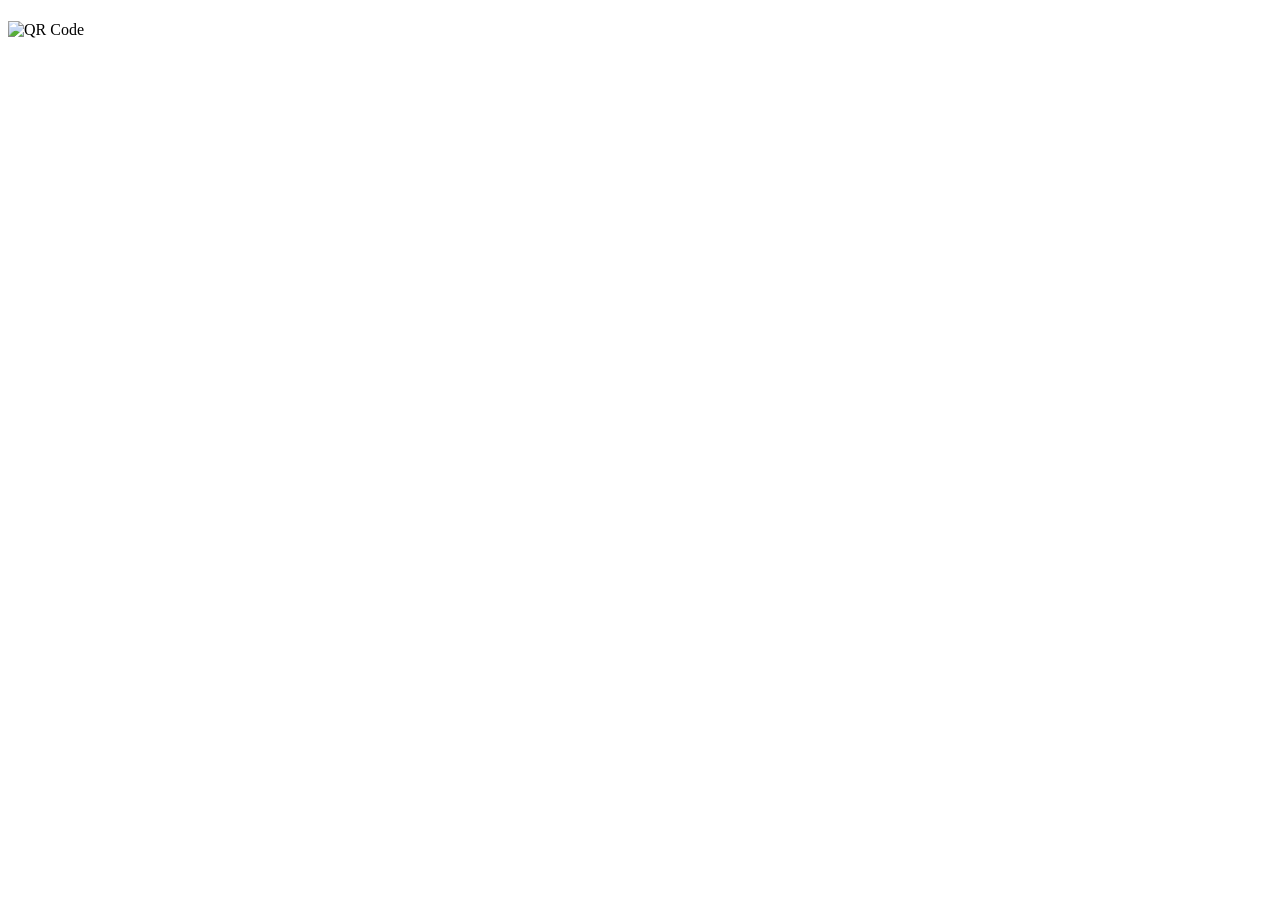
==== index.html @ c1d10bf4 "Add index.html" ====
<!DOCTYPE html>
<html lang="en">
<head>
    <meta charset="UTF-8">
    <meta name="viewport" content="width=device-width, initial-scale=1.0, maximum-scale=1.0, user-scalable=no">
    <meta name="apple-mobile-web-app-capable" content="yes">
    <meta name="apple-mobile-web-app-status-bar-style" content="black-translucent">
    <title>Digital Business Card</title>
    <link rel="stylesheet" href="style.css">
    <link href="https://fonts.googleapis.com/css2?family=Outfit:wght@300;400;500;600;700;800&family=JetBrains+Mono:wght@400;700&display=swap" rel="stylesheet">
    <script src="config.js"></script>
</head>
<body>

    <!-- ─── Ambient Background Blobs (theme-driven) ─── -->
    <div class="ambient">
        <div class="blob blob-1"></div>
        <div class="blob blob-2"></div>
        <div class="blob blob-3"></div>
    </div>

    <div class="desk">
        <div class="card-scene">
            <div class="card" id="card">

                <!-- ══════ FRONT ══════ -->
                <div class="card-face card-front" id="card-front">
                    <div class="card-grain"></div>
                    <div class="card-edge-light"></div>
                    <div class="card-inner portrait-layout">
                        <!-- Photo (optional, injected by JS) -->
                        <div id="photo-area"></div>
                        <!-- Brand -->
                        <div class="brand" id="brand-area">
                            <h1 class="name" id="card-name"></h1>
                            <p class="role" id="card-role"></p>
                            <p class="tagline" id="card-tagline"></p>
                        </div>
                        <!-- Contact Links (injected by JS) -->
                        <div class="contact-links" id="contact-links"></div>
                    </div>
                </div>

                <!-- ══════ BACK ══════ -->
                <div class="card-face card-back" id="card-back">
                    <div class="card-grain"></div>
                    <div class="card-edge-light"></div>
                    <div class="card-inner portrait-layout">
                        <div class="back-top">
                            <div class="monogram" id="card-monogram"></div>
                            <h2 class="back-title" id="back-title"></h2>
                            <p class="back-subtitle" id="back-subtitle"></p>
                        </div>

                        <div class="qr-container">
                            <img id="qr-code" class="qr-code" alt="QR Code">
                        </div>

                        <div class="action-buttons" id="action-buttons"></div>
                    </div>
                </div>

            </div>
        </div>

        <p class="flip-hint" id="flip-hint"></p>
    </div>

    <!-- Toast -->
    <div class="toast" id="toast"></div>

    <!-- Theme badge -->
    <div class="theme-badge" id="theme-badge"></div>

    <script src="script.js"></script>
</body>
</html>
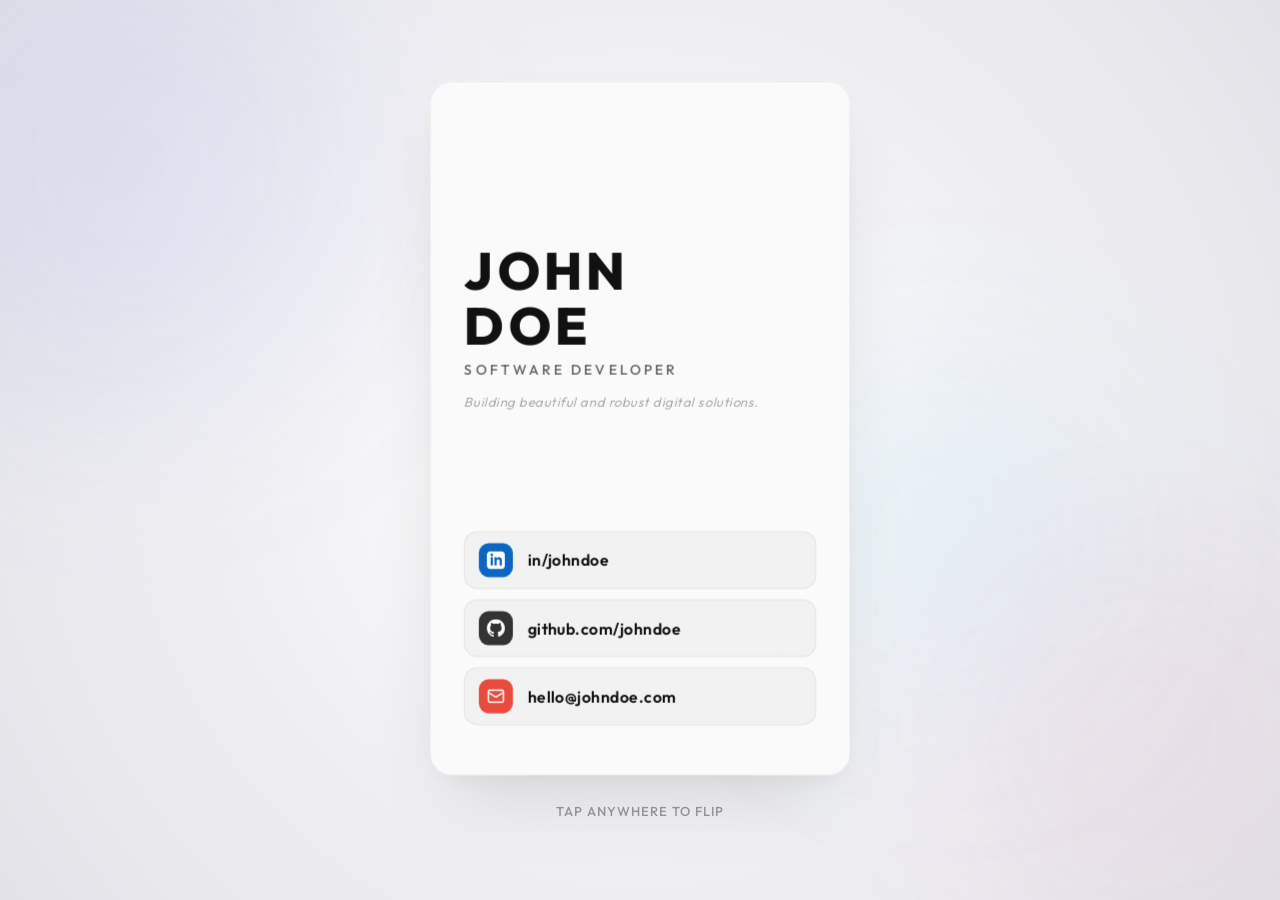
==== commit 2631a936: "Update index.html with payload and fake info" ====
--- a/index.html
+++ b/index.html
@@ -69,9 +69,6 @@
     <!-- Toast -->
     <div class="toast" id="toast"></div>
 
-    <!-- Theme badge -->
-    <div class="theme-badge" id="theme-badge"></div>
-
     <script src="script.js"></script>
 </body>
 </html>
--- a/style.css
+++ b/style.css
@@ -0,0 +1,719 @@
+/* ═══════════════════════════════════════════════════════════
+   DIGITAL BUSINESS CARD — V2 TEMPLATE
+   Multi-theme, fully config-driven design system.
+   ═══════════════════════════════════════════════════════════ */
+@import url('https://fonts.googleapis.com/css2?family=Outfit:wght@300;400;500;600;700;800&family=JetBrains+Mono:wght@400;700&display=swap');
+
+/* ── CSS Custom Properties (Theme Tokens) ─────────────────── */
+:root {
+    /* Base defaults — overridden per-theme via [data-theme] */
+    --bg:             #f0f0f3;
+    --bg-grad-start:  #ffffff;
+    --bg-grad-end:    #e2e2e8;
+    --card-bg:        #fafafa;
+    --card-border:    rgba(0,0,0,0.04);
+    --card-shadow-1:  rgba(0,0,0,0.12);
+    --card-shadow-2:  rgba(0,0,0,0.06);
+    --text-primary:   #111111;
+    --text-secondary: #666666;
+    --text-muted:     #999999;
+    --accent:         #0A66C2;
+    --link-bg:        rgba(0,0,0,0.03);
+    --link-border:    rgba(0,0,0,0.06);
+    --link-hover-bg:  rgba(0,0,0,0.06);
+    --btn-bg:         #222222;
+    --btn-text:       #ffffff;
+    --btn-hover:      #000000;
+    --blob-1:         rgba(99,102,241,0.08);
+    --blob-2:         rgba(236,72,153,0.06);
+    --blob-3:         rgba(14,165,233,0.06);
+    --grain-opacity:  0.15;
+    --edge-light:     rgba(255,255,255,0.6);
+    --qr-bg:          #ffffff;
+    --qr-fg:          #111111;
+    --mono-border:    #111111;
+    --mono-text:      #111111;
+    --toast-bg:       #111111;
+    --toast-text:     #ffffff;
+    --hint-color:     #999999;
+    --badge-bg:       rgba(0,0,0,0.04);
+    --badge-text:     #888888;
+    --icon-color:     #ffffff;
+}
+
+/* ── THEME: MIDNIGHT ──────────────────────────────────────── */
+[data-theme="midnight"] {
+    --bg:             #0a0a0f;
+    --bg-grad-start:  #0f0f18;
+    --bg-grad-end:    #060609;
+    --card-bg:        #141420;
+    --card-border:    rgba(255,255,255,0.06);
+    --card-shadow-1:  rgba(0,0,0,0.5);
+    --card-shadow-2:  rgba(0,0,0,0.3);
+    --text-primary:   #f0f0f5;
+    --text-secondary: #8888a0;
+    --text-muted:     #555566;
+    --accent:         #818cf8;
+    --link-bg:        rgba(255,255,255,0.04);
+    --link-border:    rgba(255,255,255,0.06);
+    --link-hover-bg:  rgba(255,255,255,0.08);
+    --btn-bg:         rgba(255,255,255,0.08);
+    --btn-text:       #e0e0f0;
+    --btn-hover:      rgba(255,255,255,0.14);
+    --blob-1:         rgba(99,102,241,0.12);
+    --blob-2:         rgba(139,92,246,0.10);
+    --blob-3:         rgba(79,70,229,0.08);
+    --grain-opacity:  0.08;
+    --edge-light:     rgba(255,255,255,0.04);
+    --qr-bg:          #1e1e30;
+    --qr-fg:          #e0e0f0;
+    --mono-border:    #818cf8;
+    --mono-text:      #818cf8;
+    --toast-bg:       #1e1e30;
+    --toast-text:     #e0e0f0;
+    --hint-color:     #555566;
+    --badge-bg:       rgba(255,255,255,0.04);
+    --badge-text:     #555566;
+    --icon-color:     #ffffff;
+}
+
+/* ── THEME: GLASS ─────────────────────────────────────────── */
+[data-theme="glass"] {
+    --bg:             #1a1a2e;
+    --bg-grad-start:  #16213e;
+    --bg-grad-end:    #0f3460;
+    --card-bg:        rgba(255,255,255,0.08);
+    --card-border:    rgba(255,255,255,0.18);
+    --card-shadow-1:  rgba(0,0,0,0.25);
+    --card-shadow-2:  rgba(0,0,0,0.15);
+    --text-primary:   #ffffff;
+    --text-secondary: rgba(255,255,255,0.6);
+    --text-muted:     rgba(255,255,255,0.35);
+    --accent:         #00d4ff;
+    --link-bg:        rgba(255,255,255,0.06);
+    --link-border:    rgba(255,255,255,0.12);
+    --link-hover-bg:  rgba(255,255,255,0.12);
+    --btn-bg:         rgba(255,255,255,0.10);
+    --btn-text:       #ffffff;
+    --btn-hover:      rgba(255,255,255,0.18);
+    --blob-1:         rgba(0,212,255,0.15);
+    --blob-2:         rgba(139,92,246,0.12);
+    --blob-3:         rgba(236,72,153,0.10);
+    --grain-opacity:  0.05;
+    --edge-light:     rgba(255,255,255,0.15);
+    --qr-bg:          rgba(255,255,255,0.12);
+    --qr-fg:          #ffffff;
+    --mono-border:    rgba(255,255,255,0.4);
+    --mono-text:      #ffffff;
+    --toast-bg:       rgba(255,255,255,0.12);
+    --toast-text:     #ffffff;
+    --hint-color:     rgba(255,255,255,0.3);
+    --badge-bg:       rgba(255,255,255,0.06);
+    --badge-text:     rgba(255,255,255,0.4);
+    --icon-color:     #ffffff;
+}
+
+/* ── THEME: NEON ──────────────────────────────────────────── */
+[data-theme="neon"] {
+    --bg:             #050505;
+    --bg-grad-start:  #0a0a0a;
+    --bg-grad-end:    #000000;
+    --card-bg:        #0d0d0d;
+    --card-border:    rgba(0,255,136,0.15);
+    --card-shadow-1:  rgba(0,255,136,0.08);
+    --card-shadow-2:  rgba(0,255,136,0.04);
+    --text-primary:   #e0ffe0;
+    --text-secondary: #66ff99;
+    --text-muted:     #337755;
+    --accent:         #00ff88;
+    --link-bg:        rgba(0,255,136,0.04);
+    --link-border:    rgba(0,255,136,0.12);
+    --link-hover-bg:  rgba(0,255,136,0.10);
+    --btn-bg:         rgba(0,255,136,0.08);
+    --btn-text:       #00ff88;
+    --btn-hover:      rgba(0,255,136,0.16);
+    --blob-1:         rgba(0,255,136,0.10);
+    --blob-2:         rgba(0,200,255,0.08);
+    --blob-3:         rgba(255,0,128,0.06);
+    --grain-opacity:  0.06;
+    --edge-light:     rgba(0,255,136,0.06);
+    --qr-bg:          #111111;
+    --qr-fg:          #00ff88;
+    --mono-border:    #00ff88;
+    --mono-text:      #00ff88;
+    --toast-bg:       #111111;
+    --toast-text:     #00ff88;
+    --hint-color:     #337755;
+    --badge-bg:       rgba(0,255,136,0.04);
+    --badge-text:     #337755;
+    --icon-color:     #000000;
+}
+
+
+/* ═══════════════════════════════════════════════════════════
+   GLOBAL RESET + BASE
+   ═══════════════════════════════════════════════════════════ */
+*, *::before, *::after {
+    margin: 0;
+    padding: 0;
+    box-sizing: border-box;
+}
+
+body {
+    font-family: 'Outfit', sans-serif;
+    background: var(--bg);
+    background-image: radial-gradient(circle at center, var(--bg-grad-start) 0%, var(--bg-grad-end) 100%);
+    min-height: 100vh;
+    min-height: 100dvh;
+    display: flex;
+    justify-content: center;
+    align-items: center;
+    overflow: hidden;
+    color: var(--text-primary);
+    -webkit-font-smoothing: antialiased;
+    -moz-osx-font-smoothing: grayscale;
+}
+
+
+/* ═══════════════════════════════════════════════════════════
+   AMBIENT BACKGROUND
+   ═══════════════════════════════════════════════════════════ */
+.ambient {
+    position: fixed;
+    inset: 0;
+    pointer-events: none;
+    z-index: 0;
+    overflow: hidden;
+}
+
+.blob {
+    position: absolute;
+    border-radius: 50%;
+    filter: blur(100px);
+    animation: blobFloat 20s ease-in-out infinite;
+}
+
+.blob-1 {
+    width: 500px; height: 500px;
+    background: var(--blob-1);
+    top: -10%; left: -10%;
+    animation-delay: 0s;
+}
+.blob-2 {
+    width: 400px; height: 400px;
+    background: var(--blob-2);
+    bottom: -5%; right: -5%;
+    animation-delay: -7s;
+}
+.blob-3 {
+    width: 350px; height: 350px;
+    background: var(--blob-3);
+    top: 40%; left: 60%;
+    animation-delay: -14s;
+}
+
+@keyframes blobFloat {
+    0%, 100% { transform: translate(0, 0) scale(1); }
+    33%      { transform: translate(40px, -30px) scale(1.05); }
+    66%      { transform: translate(-20px, 20px) scale(0.95); }
+}
+
+
+/* ═══════════════════════════════════════════════════════════
+   DESK (Centering Container)
+   ═══════════════════════════════════════════════════════════ */
+.desk {
+    position: relative;
+    z-index: 1;
+    display: flex;
+    flex-direction: column;
+    align-items: center;
+    gap: 28px;
+}
+
+
+/* ═══════════════════════════════════════════════════════════
+   3D CARD SCENE
+   ═══════════════════════════════════════════════════════════ */
+.card-scene {
+    perspective: 2000px;
+    -webkit-perspective: 2000px;
+    width: clamp(300px, 90vw, 420px);
+    aspect-ratio: 1 / 1.65;
+}
+
+.card {
+    width: 100%;
+    height: 100%;
+    position: relative;
+    transform-style: preserve-3d;
+    -webkit-transform-style: preserve-3d;
+    transition: transform 0.8s cubic-bezier(0.4, 0, 0.2, 1);
+    cursor: pointer;
+}
+
+.card.is-flipped {
+    transform: rotateY(180deg) !important;
+    -webkit-transform: rotateY(180deg) !important;
+}
+
+
+/* ═══════════════════════════════════════════════════════════
+   CARD FACE (Shared front & back)
+   ═══════════════════════════════════════════════════════════ */
+.card-face {
+    position: absolute;
+    inset: 0;
+    -webkit-backface-visibility: hidden;
+    backface-visibility: hidden;
+    background: var(--card-bg);
+    border-radius: 22px;
+    border: 1px solid var(--card-border);
+    overflow: hidden;
+    box-shadow:
+        0 40px 80px -20px var(--card-shadow-1),
+        0 10px 30px -10px var(--card-shadow-2);
+}
+
+/* Glass theme gets a blur */
+[data-theme="glass"] .card-face {
+    backdrop-filter: blur(24px) saturate(1.4);
+    -webkit-backdrop-filter: blur(24px) saturate(1.4);
+}
+
+/* Neon theme gets a glow */
+[data-theme="neon"] .card-face {
+    box-shadow:
+        0 0 60px -10px rgba(0,255,136,0.12),
+        0 40px 80px -20px rgba(0,0,0,0.5),
+        inset 0 1px 0 rgba(0,255,136,0.08);
+}
+
+.card-front {
+    transform: rotateY(0deg) translateZ(2px);
+    -webkit-transform: rotateY(0deg) translateZ(2px);
+    z-index: 2;
+}
+
+.card-back {
+    transform: rotateY(180deg) translateZ(2px);
+    -webkit-transform: rotateY(180deg) translateZ(2px);
+    z-index: 1;
+}
+
+
+/* ── Card grain / texture ─────────────────────────────────── */
+.card-grain {
+    position: absolute;
+    inset: 0;
+    background-image: url("data:image/svg+xml,%3Csvg viewBox='0 0 256 256' xmlns='http://www.w3.org/2000/svg'%3E%3Cfilter id='noise'%3E%3CfeTurbulence type='fractalNoise' baseFrequency='0.9' numOctaves='4' stitchTiles='stitch'/%3E%3C/filter%3E%3Crect width='100%25' height='100%25' filter='url(%23noise)' opacity='0.4'/%3E%3C/svg%3E");
+    opacity: var(--grain-opacity);
+    pointer-events: none;
+    z-index: 0;
+    border-radius: inherit;
+    mix-blend-mode: overlay;
+}
+
+/* Subtle edge highlight */
+.card-edge-light {
+    position: absolute;
+    inset: 0;
+    border-radius: inherit;
+    pointer-events: none;
+    z-index: 1;
+    box-shadow: inset 0 1px 0 var(--edge-light);
+}
+
+
+/* ═══════════════════════════════════════════════════════════
+   CARD INNER LAYOUT
+   ═══════════════════════════════════════════════════════════ */
+.card-inner {
+    position: relative;
+    z-index: 5;
+    width: 100%;
+    height: 100%;
+    padding: 10% 8%;
+    display: flex;
+    flex-direction: column;
+    transform: translateZ(10px);
+    -webkit-transform: translateZ(10px);
+}
+
+.portrait-layout {
+    justify-content: space-between;
+}
+
+
+/* ═══════════════════════════════════════════════════════════
+   FRONT: BRAND
+   ═══════════════════════════════════════════════════════════ */
+.brand {
+    display: flex;
+    flex-direction: column;
+    gap: 8px;
+}
+
+.profile-photo {
+    width: 72px;
+    height: 72px;
+    border-radius: 50%;
+    object-fit: cover;
+    border: 3px solid var(--card-border);
+    margin-bottom: 12px;
+    box-shadow: 0 4px 12px var(--card-shadow-2);
+}
+
+.name {
+    font-size: clamp(32px, 9vw, 52px);
+    font-weight: 800;
+    letter-spacing: 0.08em;
+    line-height: 1.05;
+    color: var(--text-primary);
+    text-transform: uppercase;
+}
+
+/* Neon theme: name gets a glow */
+[data-theme="neon"] .name {
+    text-shadow: 0 0 30px rgba(0,255,136,0.3);
+}
+
+.role {
+    font-size: clamp(11px, 3.2vw, 14px);
+    font-weight: 500;
+    letter-spacing: 0.22em;
+    color: var(--text-secondary);
+    text-transform: uppercase;
+    line-height: 1.4;
+}
+
+.tagline {
+    font-size: clamp(11px, 3vw, 13px);
+    font-weight: 300;
+    color: var(--text-muted);
+    letter-spacing: 0.04em;
+    margin-top: 4px;
+    font-style: italic;
+    line-height: 1.4;
+}
+
+
+/* ═══════════════════════════════════════════════════════════
+   FRONT: CONTACT LINKS
+   ═══════════════════════════════════════════════════════════ */
+.contact-links {
+    display: flex;
+    flex-direction: column;
+    gap: 10px;
+    padding-bottom: 2%;
+}
+
+.contact-link {
+    display: flex;
+    align-items: center;
+    gap: 14px;
+    padding: 11px 14px;
+    border-radius: 14px;
+    text-decoration: none;
+    background: var(--link-bg);
+    border: 1px solid var(--link-border);
+    transition: all 0.25s cubic-bezier(0.4, 0, 0.2, 1);
+}
+
+.contact-link:hover {
+    background: var(--link-hover-bg);
+    transform: translateY(-2px);
+    box-shadow: 0 6px 20px var(--card-shadow-2);
+}
+
+.contact-link:active {
+    transform: translateY(0);
+}
+
+.link-icon {
+    width: 34px;
+    height: 34px;
+    border-radius: 10px;
+    display: flex;
+    align-items: center;
+    justify-content: center;
+    flex-shrink: 0;
+}
+
+.link-icon svg {
+    width: 18px;
+    height: 18px;
+    color: var(--icon-color);
+    fill: none;
+    stroke: currentColor;
+    stroke-width: 2;
+    stroke-linecap: round;
+    stroke-linejoin: round;
+}
+
+/* For filled icons (LinkedIn etc.) */
+.link-icon svg.filled {
+    fill: var(--icon-color);
+    stroke: none;
+}
+
+.link-label {
+    font-size: clamp(13px, 3.5vw, 16px);
+    font-weight: 600;
+    color: var(--text-primary);
+    letter-spacing: 0.03em;
+}
+
+
+/* ═══════════════════════════════════════════════════════════
+   BACK: BRANDING
+   ═══════════════════════════════════════════════════════════ */
+.back-top {
+    display: flex;
+    flex-direction: column;
+    align-items: center;
+    gap: 8px;
+    text-align: center;
+}
+
+.monogram {
+    font-family: 'JetBrains Mono', monospace;
+    font-size: 22px;
+    font-weight: 700;
+    letter-spacing: 0.12em;
+    color: var(--mono-text);
+    border: 2px solid var(--mono-border);
+    padding: 5px 14px;
+    margin-bottom: 8px;
+}
+
+/* Neon monogram glow */
+[data-theme="neon"] .monogram {
+    box-shadow: 0 0 16px rgba(0,255,136,0.2), inset 0 0 16px rgba(0,255,136,0.05);
+}
+
+.back-title {
+    font-size: clamp(13px, 3.5vw, 17px);
+    font-weight: 700;
+    letter-spacing: 0.18em;
+    color: var(--text-primary);
+    text-transform: uppercase;
+}
+
+.back-subtitle {
+    font-size: clamp(10px, 2.5vw, 12px);
+    font-weight: 400;
+    color: var(--text-muted);
+    letter-spacing: 0.14em;
+    text-transform: uppercase;
+}
+
+
+/* ═══════════════════════════════════════════════════════════
+   BACK: QR CODE
+   ═══════════════════════════════════════════════════════════ */
+.qr-container {
+    display: flex;
+    justify-content: center;
+    align-items: center;
+    margin: 16px 0;
+}
+
+.qr-code {
+    width: clamp(140px, 40vw, 200px);
+    height: clamp(140px, 40vw, 200px);
+    background: var(--qr-bg);
+    padding: 10px;
+    border-radius: 14px;
+    box-shadow: 0 4px 16px var(--card-shadow-2);
+    transition: transform 0.3s ease;
+}
+
+.qr-code:hover {
+    transform: scale(1.03);
+}
+
+
+/* ═══════════════════════════════════════════════════════════
+   BACK: ACTION BUTTONS
+   ═══════════════════════════════════════════════════════════ */
+.action-buttons {
+    display: flex;
+    flex-direction: column;
+    gap: 10px;
+    width: 100%;
+}
+
+.action-btn {
+    display: flex;
+    align-items: center;
+    justify-content: center;
+    gap: 12px;
+    font-family: 'Outfit', sans-serif;
+    font-size: clamp(11px, 3vw, 13px);
+    font-weight: 700;
+    letter-spacing: 0.14em;
+    color: var(--btn-text);
+    text-decoration: none;
+    text-transform: uppercase;
+    padding: 14px;
+    border-radius: 14px;
+    background: var(--btn-bg);
+    border: 1px solid transparent;
+    transition: all 0.25s cubic-bezier(0.4, 0, 0.2, 1);
+    cursor: pointer;
+}
+
+.action-btn:hover {
+    background: var(--btn-hover);
+    transform: translateY(-2px);
+    box-shadow: 0 8px 24px var(--card-shadow-2);
+}
+
+.action-btn:active {
+    transform: translateY(0);
+}
+
+.action-btn svg {
+    width: 18px;
+    height: 18px;
+    stroke: currentColor;
+    fill: none;
+    stroke-width: 2;
+    stroke-linecap: round;
+    stroke-linejoin: round;
+}
+
+/* Neon action buttons get a border glow */
+[data-theme="neon"] .action-btn {
+    border-color: rgba(0,255,136,0.15);
+}
+[data-theme="neon"] .action-btn:hover {
+    box-shadow: 0 0 24px rgba(0,255,136,0.12);
+}
+
+
+/* ═══════════════════════════════════════════════════════════
+   FLIP HINT
+   ═══════════════════════════════════════════════════════════ */
+.flip-hint {
+    font-size: 13px;
+    font-weight: 500;
+    letter-spacing: 0.08em;
+    color: var(--hint-color);
+    text-transform: uppercase;
+    animation: hintPulse 3s ease-in-out infinite;
+}
+
+@keyframes hintPulse {
+    0%, 100% { opacity: 0.35; }
+    50%      { opacity: 1; }
+}
+
+
+/* ═══════════════════════════════════════════════════════════
+   TOAST NOTIFICATION
+   ═══════════════════════════════════════════════════════════ */
+.toast {
+    position: fixed;
+    bottom: 30px;
+    left: 50%;
+    transform: translateX(-50%) translateY(20px);
+    background: var(--toast-bg);
+    color: var(--toast-text);
+    padding: 12px 28px;
+    border-radius: 100px;
+    font-size: 12px;
+    font-weight: 700;
+    letter-spacing: 0.1em;
+    text-transform: uppercase;
+    opacity: 0;
+    pointer-events: none;
+    transition: all 0.35s cubic-bezier(0.4, 0, 0.2, 1);
+    z-index: 100;
+    backdrop-filter: blur(10px);
+    border: 1px solid var(--card-border);
+}
+
+.toast.visible {
+    opacity: 1;
+    transform: translateX(-50%) translateY(0);
+}
+
+
+/* ═══════════════════════════════════════════════════════════
+   THEME BADGE (bottom-right)
+   ═══════════════════════════════════════════════════════════ */
+.theme-badge {
+    position: fixed;
+    bottom: 16px;
+    right: 16px;
+    font-family: 'JetBrains Mono', monospace;
+    font-size: 10px;
+    font-weight: 400;
+    letter-spacing: 0.08em;
+    color: var(--badge-text);
+    background: var(--badge-bg);
+    padding: 6px 12px;
+    border-radius: 6px;
+    text-transform: uppercase;
+    z-index: 50;
+    backdrop-filter: blur(6px);
+}
+
+
+/* ═══════════════════════════════════════════════════════════
+   LINK-SPECIFIC COLORS
+   (Used to color each icon bg dynamically)
+   ═══════════════════════════════════════════════════════════ */
+.link-color-linkedin  { background: #0A66C2; }
+.link-color-github    { background: #333333; }
+.link-color-twitter   { background: #1DA1F2; }
+.link-color-instagram { background: linear-gradient(135deg, #f09433, #e6683c, #dc2743, #cc2366, #bc1888); }
+.link-color-youtube   { background: #FF0000; }
+.link-color-phone     { background: #2bcc71; }
+.link-color-email     { background: #e74c3c; }
+.link-color-globe     { background: #6366f1; }
+.link-color-whatsapp  { background: #25D366; }
+.link-color-telegram  { background: #0088CC; }
+.link-color-tiktok    { background: #000000; }
+.link-color-custom    { background: #888888; }
+
+/* In midnight / glass / neon, mute the link icon colors to fit */
+[data-theme="midnight"] .link-color-github { background: #6e6e80; }
+[data-theme="neon"] .link-color-github     { background: #00ff88; }
+[data-theme="neon"] .link-color-linkedin   { background: #00ff88; }
+[data-theme="neon"] .link-color-phone      { background: #00ff88; }
+[data-theme="neon"] .link-color-email      { background: #00ff88; }
+[data-theme="neon"] .link-color-globe      { background: #00ff88; }
+[data-theme="neon"] .link-color-whatsapp   { background: #00ff88; }
+[data-theme="neon"] .link-color-telegram   { background: #00ff88; }
+[data-theme="neon"] .link-color-youtube    { background: #00ff88; }
+[data-theme="neon"] .link-color-twitter    { background: #00ff88; }
+[data-theme="neon"] .link-color-instagram  { background: #00ff88; }
+[data-theme="neon"] .link-color-tiktok     { background: #00ff88; }
+[data-theme="neon"] .link-color-custom     { background: #00ff88; }
+
+
+/* ═══════════════════════════════════════════════════════════
+   RESPONSIVE — Small screens
+   ═══════════════════════════════════════════════════════════ */
+@media (max-height: 700px) {
+    .card-scene {
+        aspect-ratio: 1 / 1.5;
+    }
+    .card-inner {
+        padding: 8% 7%;
+    }
+    .blob { display: none; }
+}
+
+@media (max-width: 380px) {
+    .card-inner {
+        padding: 8% 6%;
+    }
+    .contact-link {
+        gap: 10px;
+        padding: 10px 12px;
+    }
+}
